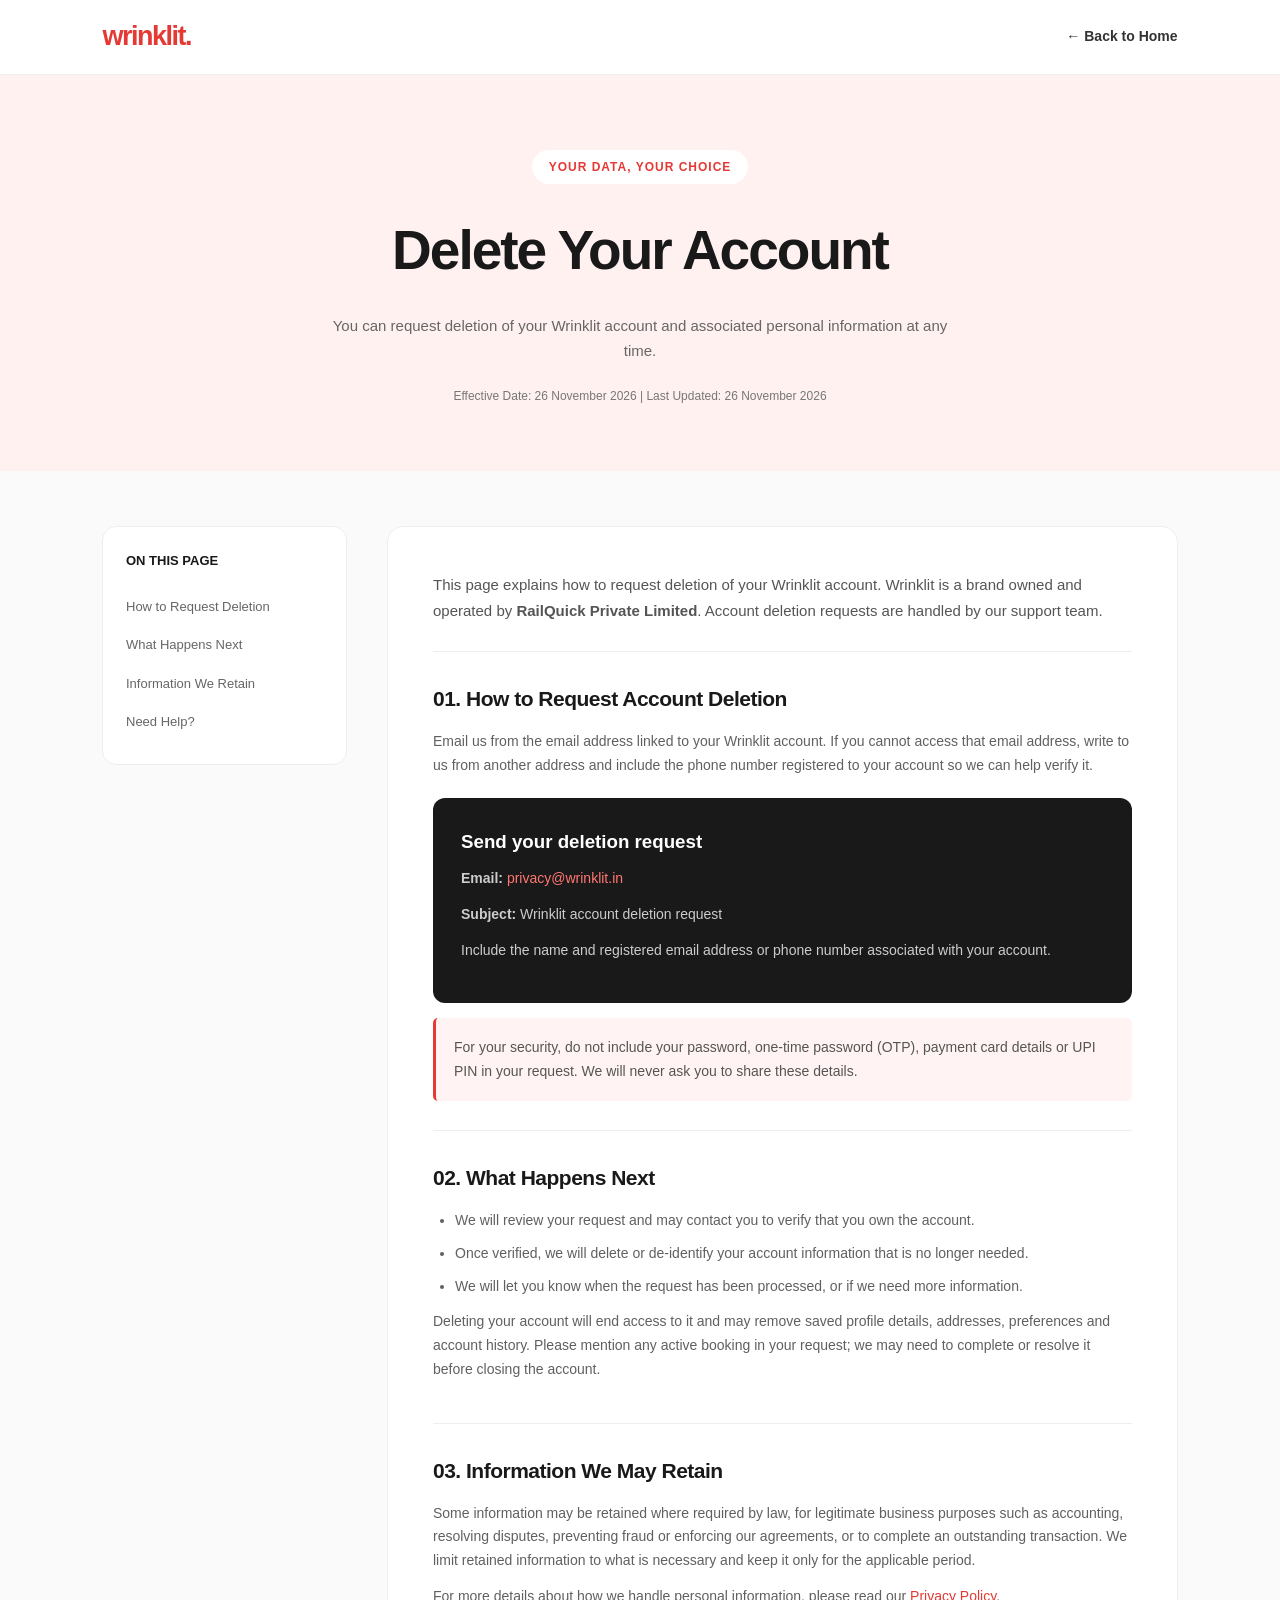
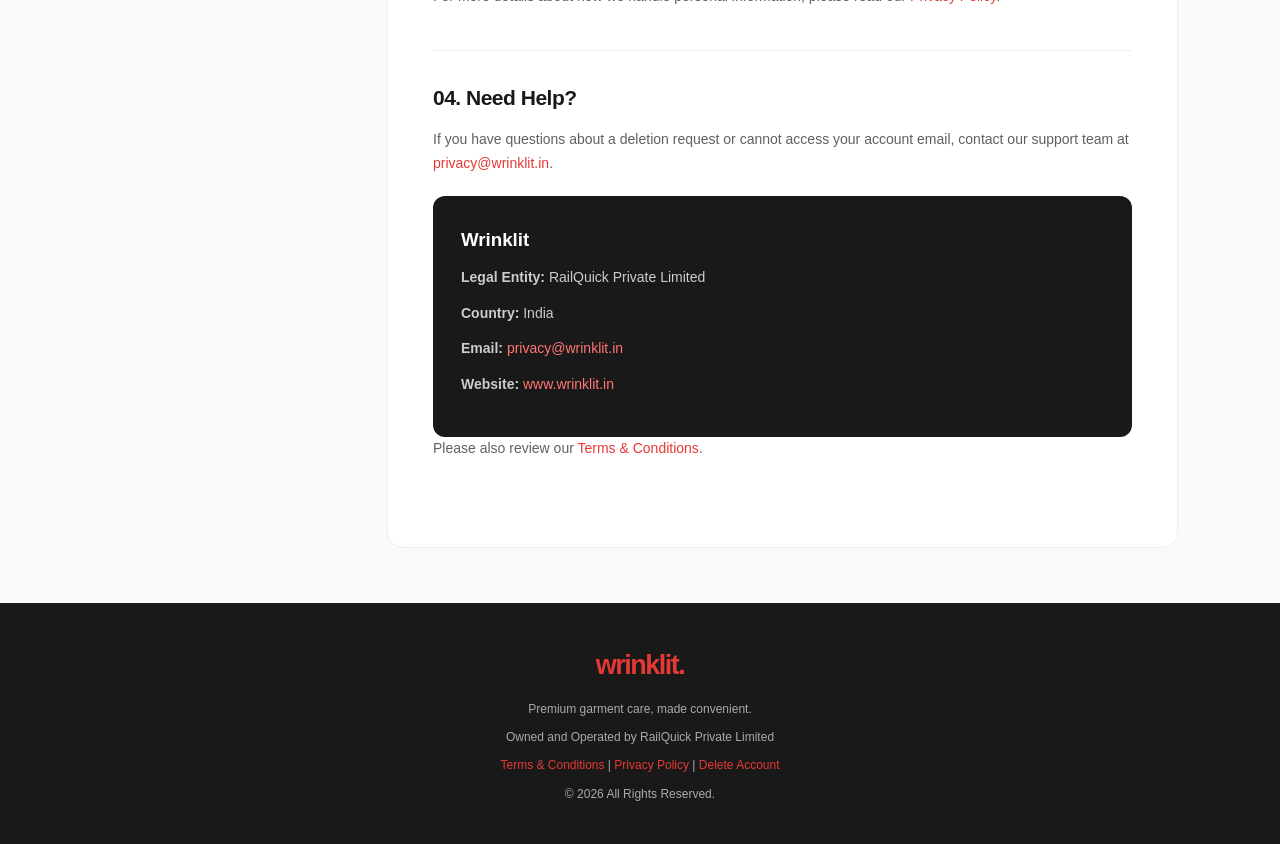
==== delete-account/index.html @ 76f044ee "Add account deletion page Co-authored-by: Copilot <223556219+Copilot@users.noreply.github.com>" ====
<!DOCTYPE html>
<html lang="en">
<head>
  <meta charset="UTF-8">
  <meta name="viewport" content="width=device-width, initial-scale=1.0">

  <title>Delete Your Account | Wrinklit</title>
  <meta name="description" content="Learn how to request deletion of your Wrinklit account and personal information.">
  <meta name="robots" content="index, follow">

  <link rel="stylesheet" href="/legal.css">
</head>

<body>

  <header class="navbar">
    <a href="/" class="logo">wrinklit.</a>
    <a href="/" class="back-link">← Back to Home</a>
  </header>

  <section class="hero">
    <span class="hero-label">YOUR DATA, YOUR CHOICE</span>
    <h1>Delete Your Account</h1>
    <p>
      You can request deletion of your Wrinklit account and
      associated personal information at any time.
    </p>
    <div class="updated">
      Effective Date: 26 November 2026 |
      Last Updated: 26 November 2026
    </div>
  </section>

  <main class="container">

    <aside class="sidebar">
      <h3>ON THIS PAGE</h3>
      <nav>
        <a href="#request">How to Request Deletion</a>
        <a href="#processing">What Happens Next</a>
        <a href="#retention">Information We Retain</a>
        <a href="#contact">Need Help?</a>
      </nav>
    </aside>

    <article class="content">

      <div class="intro">
        This page explains how to request deletion of your
        Wrinklit account. Wrinklit is a brand owned and operated
        by <strong>RailQuick Private Limited</strong>. Account
        deletion requests are handled by our support team.
      </div>

      <section class="policy-section" id="request">
        <h2>01. How to Request Account Deletion</h2>
        <p>
          Email us from the email address linked to your Wrinklit
          account. If you cannot access that email address, write
          to us from another address and include the phone number
          registered to your account so we can help verify it.
        </p>

        <div class="contact-card">
          <h3>Send your deletion request</h3>
          <p>
            <strong>Email:</strong>
            <a href="mailto:privacy@wrinklit.in?subject=Wrinklit%20account%20deletion%20request">
              privacy@wrinklit.in
            </a>
          </p>
          <p><strong>Subject:</strong> Wrinklit account deletion request</p>
          <p>
            Include the name and registered email address or phone
            number associated with your account.
          </p>
        </div>

        <div class="highlight">
          For your security, do not include your password, one-time
          password (OTP), payment card details or UPI PIN in your
          request. We will never ask you to share these details.
        </div>
      </section>

      <section class="policy-section" id="processing">
        <h2>02. What Happens Next</h2>
        <ul>
          <li>We will review your request and may contact you to verify that you own the account.</li>
          <li>Once verified, we will delete or de-identify your account information that is no longer needed.</li>
          <li>We will let you know when the request has been processed, or if we need more information.</li>
        </ul>
        <p>
          Deleting your account will end access to it and may remove
          saved profile details, addresses, preferences and account
          history. Please mention any active booking in your request;
          we may need to complete or resolve it before closing the
          account.
        </p>
      </section>

      <section class="policy-section" id="retention">
        <h2>03. Information We May Retain</h2>
        <p>
          Some information may be retained where required by law,
          for legitimate business purposes such as accounting,
          resolving disputes, preventing fraud or enforcing our
          agreements, or to complete an outstanding transaction.
          We limit retained information to what is necessary and
          keep it only for the applicable period.
        </p>
        <p>
          For more details about how we handle personal information,
          please read our
          <a href="/privacy-policy/">Privacy Policy</a>.
        </p>
      </section>

      <section class="policy-section" id="contact">
        <h2>04. Need Help?</h2>
        <p>
          If you have questions about a deletion request or cannot
          access your account email, contact our support team at
          <a href="mailto:privacy@wrinklit.in">privacy@wrinklit.in</a>.
        </p>

        <div class="contact-card">
          <h3>Wrinklit</h3>
          <p><strong>Legal Entity:</strong> RailQuick Private Limited</p>
          <p><strong>Country:</strong> India</p>
          <p><strong>Email:</strong> <a href="mailto:privacy@wrinklit.in">privacy@wrinklit.in</a></p>
          <p><strong>Website:</strong> <a href="https://wrinklit.in">www.wrinklit.in</a></p>
        </div>

        <p>
          Please also review our <a href="/terms/">Terms &amp; Conditions</a>.
        </p>
      </section>

    </article>
  </main>

  <footer class="footer">
    <div class="logo">wrinklit.</div>
    <p>Premium garment care, made convenient.</p>
    <p>Owned and Operated by RailQuick Private Limited</p>
    <p>
      <a href="/terms/">Terms &amp; Conditions</a> |
      <a href="/privacy-policy/">Privacy Policy</a> |
      <a href="/delete-account/">Delete Account</a>
    </p>
    <p>© <span id="footerYear">2026</span> All Rights Reserved.</p>
  </footer>

  <script src="/legal.js"></script>

</body>
</html>
---- legal.css ----
:root {
      --primary: #e53935;
      --dark: #191919;
      --muted: #737373;
      --bg: #fafafa;
      --white: #ffffff;
      --border: #eeeeee;
    }

    * {
      margin: 0;
      padding: 0;
      box-sizing: border-box;
    }

    html {
      scroll-behavior: smooth;
    }

    body {
      font-family: Inter, Arial, sans-serif;
      background: var(--bg);
      color: var(--dark);
      line-height: 1.7;
    }

    a {
      color: var(--primary);
      text-decoration: none;
    }

    .navbar {
      height: 75px;
      background: white;
      display: flex;
      align-items: center;
      justify-content: space-between;
      padding: 0 8%;
      border-bottom: 1px solid var(--border);
    }

    .logo {
      font-size: 27px;
      font-weight: 900;
      letter-spacing: -1.5px;
      color: var(--primary);
    }

    .back-link {
      font-size: 14px;
      font-weight: 600;
      color: #333;
    }

    .hero {
      background: #fff1f0;
      padding: 75px 20px 65px;
      text-align: center;
    }

    .hero-label {
      display: inline-block;
      color: var(--primary);
      background: white;
      padding: 7px 17px;
      border-radius: 30px;
      font-size: 12px;
      font-weight: 800;
      letter-spacing: 1px;
      margin-bottom: 20px;
    }

    .hero h1 {
      font-size: clamp(36px, 5vw, 55px);
      font-weight: 850;
      letter-spacing: -2px;
      margin-bottom: 15px;
    }

    .hero p {
      max-width: 620px;
      margin: auto;
      color: #666;
      font-size: 15px;
    }

    .updated {
      margin-top: 22px;
      font-size: 12px;
      color: #777;
    }

    .container {
      max-width: 1120px;
      margin: 55px auto;
      padding: 0 22px;
      display: grid;
      grid-template-columns: 245px 1fr;
      gap: 40px;
      align-items: start;
    }

    .sidebar {
      background: white;
      border: 1px solid var(--border);
      border-radius: 14px;
      padding: 23px;
      position: sticky;
      top: 25px;
    }

    .sidebar h3 {
      font-size: 13px;
      margin-bottom: 16px;
    }

    .sidebar a {
      display: block;
      color: #666;
      font-size: 13px;
      padding: 8px 0;
      transition: .2s;
    }

    .sidebar a:hover {
      color: var(--primary);
      transform: translateX(3px);
    }

    .content {
      background: white;
      border: 1px solid var(--border);
      border-radius: 16px;
      padding: 45px;
    }

    .intro {
      font-size: 15px;
      color: #555;
      padding-bottom: 28px;
      border-bottom: 1px solid var(--border);
    }

    .policy-section {
      padding: 29px 0;
      border-bottom: 1px solid var(--border);
      scroll-margin-top: 25px;
    }

    .policy-section:last-child {
      border-bottom: none;
    }

    .policy-section h2 {
      font-size: 21px;
      letter-spacing: -.5px;
      margin-bottom: 13px;
    }

    .policy-section p {
      font-size: 14px;
      color: #606060;
      margin-bottom: 12px;
    }

    .policy-section ul {
      padding-left: 22px;
      margin: 12px 0;
    }

    .policy-section li {
      font-size: 14px;
      color: #606060;
      margin-bottom: 9px;
    }

    .highlight {
      background: #fff4f3;
      border-left: 3px solid var(--primary);
      padding: 18px;
      border-radius: 5px;
      margin-top: 15px;
      font-size: 14px;
      color: #555;
    }

    .contact-card {
      background: #191919;
      color: white;
      padding: 28px;
      border-radius: 12px;
      margin-top: 20px;
    }

    .contact-card h3 {
      margin-bottom: 10px;
    }

    .contact-card p {
      color: #ccc;
    }

    .contact-card a {
      color: #ff7772;
    }

    .footer {
      background: #191919;
      color: white;
      padding: 40px 8%;
      text-align: center;
    }

    .footer .logo {
      margin-bottom: 10px;
    }

    .footer p {
      color: #aaa;
      font-size: 12px;
      margin-top: 8px;
    }

    @media(max-width: 800px) {
      .container {
        grid-template-columns: 1fr;
        margin: 25px auto;
        gap: 20px;
      }

      .sidebar {
        position: static;
      }

      .sidebar nav {
        display: grid;
        grid-template-columns: 1fr 1fr;
        gap: 0 12px;
      }

      .content {
        padding: 25px 20px;
      }

      .navbar {
        padding: 0 20px;
      }

      .hero {
        padding: 55px 20px;
      }
    }

    @media print {
      .navbar, .sidebar, .footer {
        display: none;
      }

      .container {
        display: block;
        margin: 0;
      }

      .content {
        border: none;
      }
    }
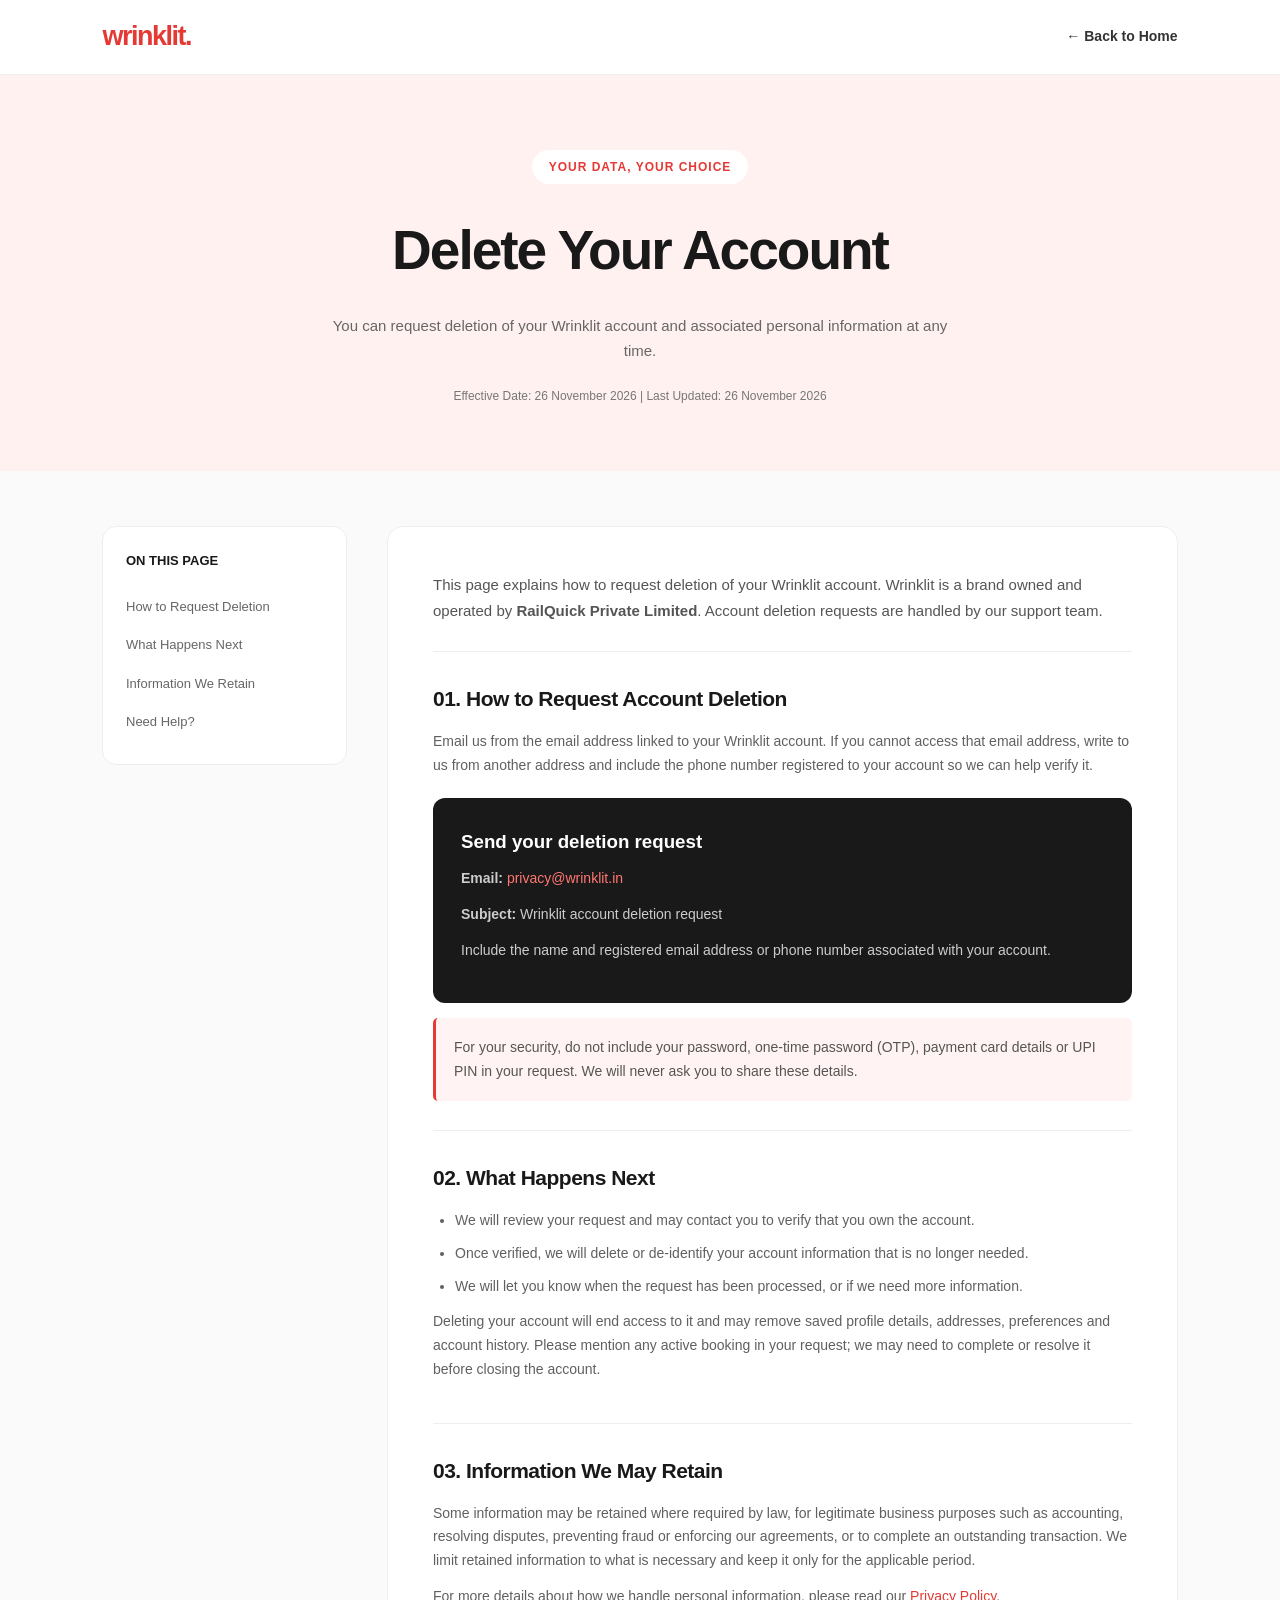
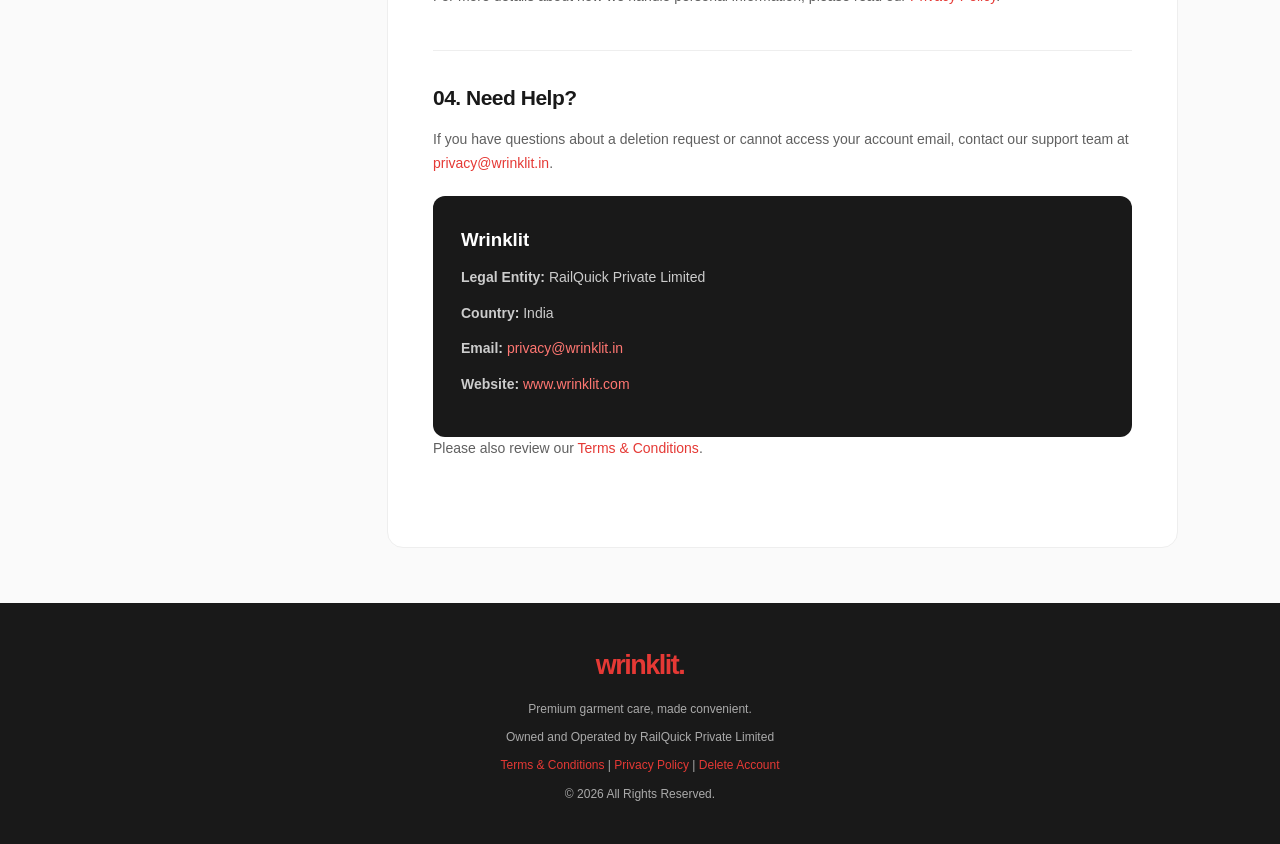
==== commit 06587895: "Fix account page website link Co-authored-by: Copilot <223556219+Copilot@users.noreply.github.com>" ====
--- a/delete-account/index.html
+++ b/delete-account/index.html
@@ -129,7 +129,7 @@
           <p><strong>Legal Entity:</strong> RailQuick Private Limited</p>
           <p><strong>Country:</strong> India</p>
           <p><strong>Email:</strong> <a href="mailto:privacy@wrinklit.in">privacy@wrinklit.in</a></p>
-          <p><strong>Website:</strong> <a href="https://wrinklit.in">www.wrinklit.in</a></p>
+          <p><strong>Website:</strong> <a href="https://wrinklit.com">www.wrinklit.com</a></p>
         </div>
 
         <p>
